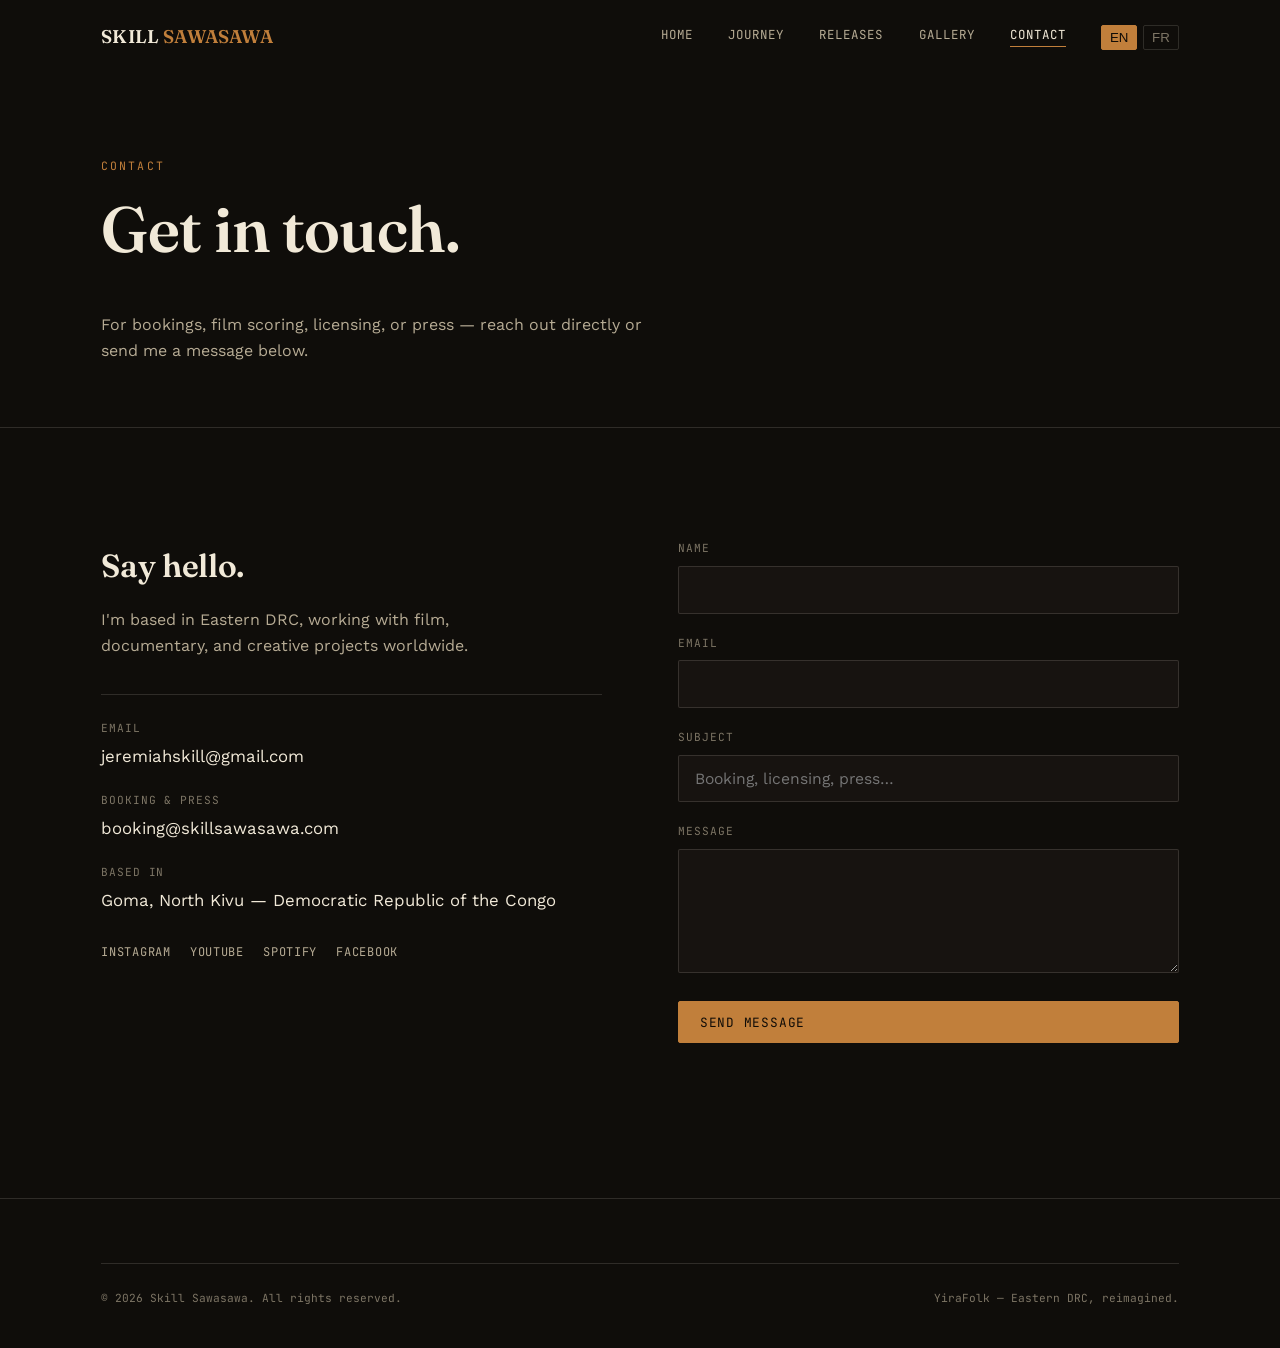
==== contact.html @ 122dacf6 "Initial Commit" ====
<!doctype html>
<html lang="en">
  <head>
    <meta charset="UTF-8" />
    <meta
      name="viewport"
      content="width=device-width, initial-scale=1.0"
    />
    <title>Contact — Skill Sawasawa</title>
    <meta
      name="description"
      content="Get in touch with Skill Sawasawa for bookings, film scoring, and collaborations."
    />

    <link
      rel="preconnect"
      href="https://fonts.googleapis.com"
    />
    <link
      rel="preconnect"
      href="https://fonts.gstatic.com"
      crossorigin
    />
    <link
      href="https://fonts.googleapis.com/css2?family=Fraunces:opsz,wght@9..144,400;9..144,500;9..144,600;9..144,700&family=Work+Sans:wght@300;400;500;600&family=JetBrains+Mono:wght@400;500&display=swap"
      rel="stylesheet"
    />
    <link
      rel="stylesheet"
      href="styles.css"
    />
  </head>
  <body>
    <header class="site-header is-scrolled">
      <div class="container">
        <a
          href="index.html"
          class="brand"
        >
          SKILL
          <span>SAWASAWA</span>
        </a>
        <button
          class="nav-toggle"
          aria-label="Toggle menu"
          aria-expanded="false"
        >
          &#9776;
        </button>
        <ul class="nav-links">
          <li>
            <a
              href="index.html"
              data-i18n="nav.home"
            >
              Home
            </a>
          </li>
          <li>
            <a
              href="index.html#journey"
              data-i18n="nav.journey"
            >
              Journey
            </a>
          </li>
          <li>
            <a
              href="index.html#releases"
              data-i18n="nav.releases"
            >
              Releases
            </a>
          </li>
          <li>
            <a
              href="gallery.html"
              data-i18n="nav.gallery"
            >
              Gallery
            </a>
          </li>
          <li>
            <a
              href="contact.html"
              data-i18n="nav.contact"
            >
              Contact
            </a>
          </li>
          <li class="lang-switch">
            <button
              data-lang="en"
              type="button"
            >
              EN
            </button>
            <button
              data-lang="fr"
              type="button"
            >
              FR
            </button>
          </li>
        </ul>
      </div>
    </header>

    <section class="page-hero">
      <div class="container">
        <span
          class="eyebrow"
          data-i18n="contacthero.eyebrow"
        >
          Contact
        </span>
        <h1 data-i18n="contacthero.title">Get in touch.</h1>
        <p data-i18n="contacthero.desc">
          For bookings, film scoring, licensing, or press — reach out directly
          or send me a message below.
        </p>
      </div>
    </section>

    <section>
      <div class="container contact-grid">
        <div class="contact-info">
          <h2 data-i18n="contact.sayhello">Say hello.</h2>
          <p data-i18n="contact.intro">
            I'm based in Eastern DRC, working with film, documentary, and
            creative projects worldwide.
          </p>

          <dl class="contact-detail">
            <dt data-i18n="contact.label.email">Email</dt>
            <dd>
              <a
                href="mailto:
jeremiahskill@gmail.com"
              >
                jeremiahskill@gmail.com
              </a>
            </dd>

            <dt data-i18n="contact.label.booking">Booking &amp; press</dt>
            <!-- REPLACE with real email or contact person -->
            <dd>
              <a href="mailto:booking@skillsawasawa.com">
                booking@skillsawasawa.com
              </a>
            </dd>

            <dt data-i18n="contact.label.based">Based in</dt>
            <!-- REPLACE with real location if desired -->
            <dd data-i18n="contact.based.value">
              Goma, North Kivu — Democratic Republic of the Congo
            </dd>
          </dl>

          <div class="social-row">
            <!-- REPLACE all with real profile URLs -->
            <a
              href="#"
              target="_blank"
              rel="noopener"
            >
              Instagram
            </a>
            <a
              href="#"
              target="_blank"
              rel="noopener"
            >
              YouTube
            </a>
            <a
              href="#"
              target="_blank"
              rel="noopener"
            >
              Spotify
            </a>
            <a
              href="#"
              target="_blank"
              rel="noopener"
            >
              Facebook
            </a>
          </div>
        </div>

        <form
          class="contact-form"
          data-contact-form
        >
          <!--
        This form currently has no backend — see contact.js for two options
        to wire it up (form service like Formspree, or a custom endpoint).
      -->
          <div class="field">
            <label
              for="name"
              data-i18n="contact.form.name"
            >
              Name
            </label>
            <input
              type="text"
              id="name"
              name="name"
              required
            />
          </div>
          <div class="field">
            <label
              for="email"
              data-i18n="contact.form.email"
            >
              Email
            </label>
            <input
              type="email"
              id="email"
              name="email"
              required
            />
          </div>
          <div class="field">
            <label
              for="subject"
              data-i18n="contact.form.subject"
            >
              Subject
            </label>
            <input
              type="text"
              id="subject"
              name="subject"
              data-i18n-placeholder="contact.form.subject.placeholder"
              placeholder="Booking, licensing, press…"
            />
          </div>
          <div class="field">
            <label
              for="message"
              data-i18n="contact.form.message"
            >
              Message
            </label>
            <textarea
              id="message"
              name="message"
              rows="5"
              required
            ></textarea>
          </div>
          <button
            type="submit"
            class="btn solid"
            data-i18n="contact.form.submit"
          >
            Send message
          </button>
          <p
            class="form-note"
            data-form-status
          ></p>
        </form>
      </div>
    </section>

    <footer class="site-footer">
      <div class="container">
        <div class="footer-bottom">
          <span>
            &copy;
            <span data-year></span>
            Skill Sawasawa. All rights reserved.
          </span>
          <span data-i18n="footer.tagline">
            YiraFolk — Eastern DRC, reimagined.
          </span>
        </div>
      </div>
    </footer>

    <script src="i18n.js"></script>
    <script src="data.js"></script>
    <script src="script.js"></script>
    <script src="contact.js"></script>
  </body>
</html>
---- styles.css ----
/* =========================================================================
   SKILL SAWASAWA — design tokens
   Palette drawn from Eastern DRC landscape + cinema:
   night forest black, laterite-soil ochre, deep foliage green,
   oxblood (resilience / VITAR), bone ink, worn-gold thread.
   ========================================================================= */

:root{
  --bg:        #0f0d0a;   /* night-forest black */
  --bg-alt:    #171310;   /* raised panel */
  --bg-alt-2:  #1e1a14;   /* raised panel, lighter */
  --ink:       #f1e9d8;   /* bone / cream */
  --ink-muted: #b6ab94;   /* muted bone */
  --ink-dim:   #7d7565;   /* captions / metadata */
  --clay:      #c17f3b;   /* laterite soil — primary accent */
  --clay-dim:  #8a5b2b;
  --forest:    #4c5c3f;   /* foliage — secondary */
  --forest-lt: #6c7f59;
  --oxblood:   #7c2c1d;   /* resilience accent — used sparingly (VITAR) */
  --gold:      #c9a24b;   /* thread / signature line */
  --line:      rgba(241,233,216,0.14);

  --display: "Fraunces", "Iowan Old Style", Georgia, serif;
  --body:    "Work Sans", -apple-system, "Helvetica Neue", Arial, sans-serif;
  --mono:    "JetBrains Mono", "SFMono-Regular", Menlo, monospace;

  --container: 1180px;
  --gutter: clamp(1.25rem, 4vw, 3.5rem);
}

*{ box-sizing:border-box; }
html{ scroll-behavior:smooth; }
@media (prefers-reduced-motion: reduce){
  html{ scroll-behavior:auto; }
  *{ animation-duration:0.01ms !important; animation-iteration-count:1 !important; transition-duration:0.01ms !important; }
}

body{
  margin:0;
  background:var(--bg);
  color:var(--ink);
  font-family:var(--body);
  font-size:16px;
  line-height:1.6;
  -webkit-font-smoothing:antialiased;
}

img{ max-width:100%; display:block; }
a{ color:inherit; text-decoration:none; }

h1,h2,h3,h4{
  font-family:var(--display);
  font-weight:600;
  margin:0 0 0.5em;
  letter-spacing:-0.01em;
  color:var(--ink);
}

.eyebrow{
  font-family:var(--mono);
  font-size:0.72rem;
  letter-spacing:0.18em;
  text-transform:uppercase;
  color:var(--clay);
}

.container{
  max-width:var(--container);
  margin:0 auto;
  padding:0 var(--gutter);
}

/* focus visibility ------------------------------------------------------- */
a:focus-visible, button:focus-visible, input:focus-visible, textarea:focus-visible{
  outline:2px solid var(--gold);
  outline-offset:3px;
}

/* buttons ----------------------------------------------------------------*/
.btn{
  display:inline-flex;
  align-items:center;
  gap:0.6em;
  font-family:var(--mono);
  font-size:0.8rem;
  letter-spacing:0.06em;
  text-transform:uppercase;
  padding:0.9em 1.6em;
  border:1px solid var(--clay);
  border-radius:2px;
  color:var(--ink);
  background:transparent;
  cursor:pointer;
  transition:background .25s ease, color .25s ease, border-color .25s ease;
}
.btn:hover{ background:var(--clay); color:#100c07; }
.btn.solid{ background:var(--clay); color:#100c07; }
.btn.solid:hover{ background:var(--gold); border-color:var(--gold); }

/* =========================================================================
   NAV
   ========================================================================= */
.site-header{
  position:fixed;
  top:0; left:0; right:0;
  z-index:100;
  padding:1.4rem 0;
  transition:background .35s ease, padding .35s ease, border-color .35s ease;
  border-bottom:1px solid transparent;
}
.site-header.is-scrolled{
  background:rgba(15,13,10,0.92);
  backdrop-filter:blur(8px);
  padding:0.9rem 0;
  border-bottom:1px solid var(--line);
}
.site-header .container{
  display:flex;
  align-items:center;
  justify-content:space-between;
}
.brand{
  font-family:var(--display);
  font-size:1.15rem;
  font-weight:600;
  letter-spacing:0.01em;
}
.brand span{ color:var(--clay); }

.nav-links{
  display:flex;
  gap:2.2rem;
  list-style:none;
  margin:0; padding:0;
  font-family:var(--mono);
  font-size:0.78rem;
  letter-spacing:0.08em;
  text-transform:uppercase;
}
.nav-links a{
  position:relative;
  color:var(--ink-muted);
  padding-bottom:4px;
}
.nav-links a:hover, .nav-links a.active{ color:var(--ink); }
.nav-links a.active::after{
  content:"";
  position:absolute; left:0; right:0; bottom:0;
  height:1px; background:var(--clay);
}

.nav-toggle{
  display:none;
  background:none; border:0; color:var(--ink);
  font-size:1.4rem; cursor:pointer;
}

/* language switch --------------------------------------------------------*/
.lang-switch{
  display:flex;
  align-items:center;
  gap:0.35rem;
  font-family:var(--mono);
  font-size:0.7rem;
  letter-spacing:0.06em;
}
.lang-switch button{
  background:none;
  border:1px solid var(--line);
  color:var(--ink-dim);
  padding:0.3em 0.6em;
  border-radius:2px;
  cursor:pointer;
  transition:color .2s ease, border-color .2s ease, background .2s ease;
}
.lang-switch button:hover{ color:var(--ink); border-color:var(--clay); }
.lang-switch button.active{
  color:#100c07;
  background:var(--clay);
  border-color:var(--clay);
}
@media (max-width:760px){
  .lang-switch{ order:2; margin-right:0.6rem; }
}

@media (max-width: 760px){
  .nav-toggle{ display:block; }
  .nav-links{
    position:fixed;
    top:0; right:0;
    height:100vh;
    width:min(78vw, 320px);
    background:var(--bg-alt);
    flex-direction:column;
    gap:1.6rem;
    padding:6rem 2rem 2rem;
    transform:translateX(100%);
    transition:transform .35s ease;
    border-left:1px solid var(--line);
  }
  .nav-links.open{ transform:translateX(0); }
}

/* =========================================================================
   HERO
   ========================================================================= */
.hero{
  position:relative;
  min-height:100vh;
  display:flex;
  align-items:flex-end;
  overflow:hidden;
  isolation:isolate;
}
.hero-media{
  position:absolute; inset:0;
  z-index:-2;
}
.hero-media img{
  width:100%; height:100%; object-fit:cover;
  filter:saturate(0.85) brightness(0.55);
}
.hero-media::after{
  content:"";
  position:absolute; inset:0;
  background:linear-gradient(180deg, rgba(15,13,10,0.35) 0%, rgba(15,13,10,0.55) 55%, rgba(15,13,10,0.96) 100%);
}
.hero-thread{
  position:absolute; inset:0;
  z-index:-1;
  opacity:0.55;
  pointer-events:none;
}
.hero-inner{
  padding:0 var(--gutter) 5.5rem;
  width:100%;
}
.hero-eyebrow{
  font-family:var(--mono);
  font-size:0.78rem;
  letter-spacing:0.22em;
  text-transform:uppercase;
  color:var(--gold);
  display:block;
  margin-bottom:1.2rem;
}
.hero h1{
  font-size:clamp(3rem, 9vw, 7.2rem);
  line-height:0.92;
  margin:0 0 0.5rem;
}
.hero h1 em{
  font-style:normal;
  color:var(--clay);
}
.hero-tagline{
  max-width:46ch;
  color:var(--ink-muted);
  font-size:clamp(1rem, 1.6vw, 1.2rem);
  margin-top:1.1rem;
}
.scroll-cue{
  position:absolute;
  bottom:2rem; left:var(--gutter);
  font-family:var(--mono);
  font-size:0.7rem;
  letter-spacing:0.14em;
  text-transform:uppercase;
  color:var(--ink-dim);
  display:flex; align-items:center; gap:0.6rem;
}
.scroll-cue .stem{
  width:1px; height:28px;
  background:var(--ink-dim);
  animation:cue 2.2s ease-in-out infinite;
}
@keyframes cue{
  0%,100%{ transform:scaleY(1); opacity:0.4; }
  50%{ transform:scaleY(0.4); opacity:1; }
}

/* =========================================================================
   SECTION SCAFFOLDING
   ========================================================================= */
section{ padding:7rem 0; position:relative; }
.section-head{
  max-width:640px;
  margin-bottom:3.5rem;
}
.section-head h2{ font-size:clamp(2rem, 4vw, 2.8rem); }
.section-head p{ color:var(--ink-muted); }

.divider{
  border:0; height:1px;
  background:var(--line);
  margin:0;
}

/* =========================================================================
   ABOUT
   ========================================================================= */
.about{
  display:grid;
  grid-template-columns: 0.85fr 1.15fr;
  gap:clamp(2rem, 6vw, 5rem);
  align-items:center;
}
.about-portrait{
  position:relative;
  aspect-ratio:4/5;
  overflow:hidden;
  border-radius:2px;
}
.about-portrait img{ width:100%; height:100%; object-fit:cover; }
.about-portrait::before{
  content:"";
  position:absolute; inset:0;
  border:1px solid var(--line);
  pointer-events:none;
}
.about-copy p{ color:var(--ink-muted); font-size:1.05rem; }
.about-copy p:first-of-type{ color:var(--ink); font-size:1.2rem; font-family:var(--display); }
.about-stats{
  display:flex;
  gap:2.5rem;
  margin-top:2.2rem;
  padding-top:1.8rem;
  border-top:1px solid var(--line);
}
.about-stats div strong{
  display:block;
  font-family:var(--display);
  font-size:1.8rem;
  color:var(--clay);
}
.about-stats div span{
  font-family:var(--mono);
  font-size:0.7rem;
  letter-spacing:0.08em;
  text-transform:uppercase;
  color:var(--ink-dim);
}

@media (max-width: 820px){
  .about{ grid-template-columns:1fr; }
  .about-portrait{ max-width:340px; }
}

/* =========================================================================
   TIMELINE ("The Journey")
   ========================================================================= */
.timeline{
  position:relative;
  max-width:820px;
}
.timeline::before{
  content:"";
  position:absolute;
  left:88px;
  top:6px; bottom:6px;
  width:1px;
  background:linear-gradient(180deg, var(--gold), var(--forest) 60%, transparent);
}
.timeline-item{
  position:relative;
  display:grid;
  grid-template-columns:88px 1fr;
  gap:2rem;
  padding-bottom:3.4rem;
  opacity:0;
  transform:translateY(18px);
  transition:opacity .7s ease, transform .7s ease;
}
.timeline-item.in-view{ opacity:1; transform:translateY(0); }
.timeline-item:last-child{ padding-bottom:0; }
.timeline-year{
  font-family:var(--mono);
  font-size:0.95rem;
  color:var(--gold);
  padding-top:0.15rem;
  text-align:right;
}
.timeline-item::after{
  content:"";
  position:absolute;
  left:83px; top:0.35rem;
  width:11px; height:11px;
  border-radius:50%;
  background:var(--bg);
  border:2px solid var(--clay);
}
.timeline-body h3{
  font-size:1.15rem;
  margin-bottom:0.4rem;
}
.timeline-body p{
  color:var(--ink-muted);
  margin:0;
  max-width:56ch;
}
.timeline-tags{
  display:flex; flex-wrap:wrap; gap:0.5rem;
  margin-top:0.8rem;
}
.timeline-tags span{
  font-family:var(--mono);
  font-size:0.65rem;
  letter-spacing:0.06em;
  text-transform:uppercase;
  color:var(--ink-dim);
  border:1px solid var(--line);
  padding:0.25em 0.6em;
  border-radius:2px;
}

@media (max-width:600px){
  .timeline::before{ left:44px; }
  .timeline-item{ grid-template-columns:44px 1fr; gap:1rem; }
  .timeline-item::after{ left:39px; }
  .timeline-year{ font-size:0.72rem; text-align:left; }
}

.journey-note{
  max-width:820px;
  margin-top:2.5rem;
  padding:1.5rem 1.75rem;
  border-left:2px solid var(--gold);
  background:var(--bg-alt);
  color:var(--ink-muted);
  font-size:0.98rem;
}

/* =========================================================================
   RELEASES (Spotify cards)
   ========================================================================= */
.releases-grid{
  display:grid;
  grid-template-columns:repeat(auto-fit, minmax(320px, 1fr));
  gap:1.75rem;
}
.release-card{
  background:var(--bg-alt);
  border:1px solid var(--line);
  border-radius:4px;
  padding:1.4rem 1.4rem 1.6rem;
}
.release-card .release-meta{
  display:flex;
  justify-content:space-between;
  align-items:baseline;
  margin-bottom:1rem;
}
.release-card h3{ font-size:1.15rem; margin:0; }
.release-card .release-year{
  font-family:var(--mono);
  font-size:0.75rem;
  color:var(--clay);
}
.release-card .release-note{
  color:var(--ink-muted);
  font-size:0.92rem;
  margin:0.9rem 0 0;
}
.spotify-embed-wrap{
  border-radius:6px;
  overflow:hidden;
  background:#101010;
}
.spotify-embed-wrap iframe{
  display:block;
  width:100%;
  border:0;
}

/* =========================================================================
   VIDEO INTERVIEW — 100vh
   ========================================================================= */
.video-section{
  position:relative;
  height:100vh;
  padding:0;
  background:#000;
}
.video-frame-wrap{
  position:relative;
  width:100%; height:100%;
  overflow:hidden;
}
.video-frame-wrap iframe{
  position:absolute;
  top:50%; left:50%;
  width:100vw; height:56.25vw;     /* keep 16:9 filling viewport */
  min-height:100vh; min-width:177.78vh; /* 100vh * 16/9 */
  transform:translate(-50%, -50%);
  border:0;
  pointer-events:none; /* purely ambient/autoplay showcase, not interactive controls */
}
.video-caption{
  position:absolute;
  left:0; right:0; bottom:0;
  padding:2.4rem var(--gutter);
  background:linear-gradient(0deg, rgba(0,0,0,0.85), transparent);
  display:flex;
  justify-content:space-between;
  align-items:flex-end;
  gap:1rem;
  flex-wrap:wrap;
}
.video-caption h2{ font-size:clamp(1.4rem, 3vw, 2rem); margin:0; color:var(--ink); }
.video-caption p{ margin:0.3rem 0 0; color:var(--ink-muted); }
.video-caption .btn{ flex-shrink:0; }

/* =========================================================================
   FOOTER / CONTACT CTA
   ========================================================================= */
.site-footer{
  padding:4rem 0 2.5rem;
  border-top:1px solid var(--line);
}
.footer-top{
  display:flex;
  justify-content:space-between;
  align-items:flex-end;
  gap:2rem;
  flex-wrap:wrap;
  margin-bottom:3rem;
}
.footer-top h2{
  font-size:clamp(2rem, 5vw, 3.4rem);
  max-width:14ch;
}
.footer-links{
  display:flex; gap:2rem; flex-wrap:wrap;
  list-style:none; margin:0; padding:0;
  font-family:var(--mono);
  font-size:0.75rem;
  letter-spacing:0.06em;
  text-transform:uppercase;
  color:var(--ink-muted);
}
.footer-links a:hover{ color:var(--clay); }
.footer-bottom{
  display:flex; justify-content:space-between; flex-wrap:wrap; gap:1rem;
  font-family:var(--mono);
  font-size:0.7rem;
  color:var(--ink-dim);
  padding-top:1.6rem;
  border-top:1px solid var(--line);
}

/* =========================================================================
   GALLERY PAGE
   ========================================================================= */
.page-hero{
  padding:9.5rem 0 3rem;
  border-bottom:1px solid var(--line);
}
.page-hero h1{ font-size:clamp(2.4rem, 6vw, 4rem); }
.page-hero p{ color:var(--ink-muted); max-width:56ch; }

.gallery-grid{
  display:grid;
  grid-template-columns:repeat(3, 1fr);
  gap:1.1rem;
}
.gallery-item{
  position:relative;
  overflow:hidden;
  border-radius:2px;
  background:var(--bg-alt);
  opacity:0;
  animation:fadeIn .6s ease forwards;
}
.gallery-item:nth-child(3n+1){ aspect-ratio:4/5; }
.gallery-item:nth-child(3n+2){ aspect-ratio:1/1; }
.gallery-item:nth-child(3n){ aspect-ratio:4/5; }
.gallery-item img{
  width:100%; height:100%; object-fit:cover;
  transition:transform .6s ease;
}
.gallery-item:hover img{ transform:scale(1.05); }
.gallery-caption{
  position:absolute; left:0; right:0; bottom:0;
  padding:1rem;
  background:linear-gradient(0deg, rgba(0,0,0,0.82), transparent);
  font-family:var(--mono);
  font-size:0.72rem;
  letter-spacing:0.03em;
  color:var(--ink);
  opacity:0;
  transition:opacity .3s ease;
}
.gallery-item:hover .gallery-caption{ opacity:1; }

@keyframes fadeIn{ from{ opacity:0; transform:translateY(10px);} to{ opacity:1; transform:translateY(0);} }

.gallery-load-more{
  display:flex;
  justify-content:center;
  margin-top:3rem;
}
.gallery-empty-note{
  font-family:var(--mono);
  font-size:0.8rem;
  color:var(--ink-dim);
  text-align:center;
  margin-top:2rem;
}

@media (max-width:900px){
  .gallery-grid{ grid-template-columns:repeat(2, 1fr); }
}
@media (max-width:560px){
  .gallery-grid{ grid-template-columns:1fr; }
  .gallery-item:nth-child(n){ aspect-ratio:4/3; }
}

/* =========================================================================
   CONTACT PAGE
   ========================================================================= */
.contact-grid{
  display:grid;
  grid-template-columns:1fr 1fr;
  gap:clamp(2rem, 6vw, 5rem);
}
.contact-info h2{ font-size:2rem; }
.contact-info p{ color:var(--ink-muted); max-width:42ch; }
.contact-detail{
  margin-top:2.2rem;
  padding-top:1.6rem;
  border-top:1px solid var(--line);
}
.contact-detail dt{
  font-family:var(--mono);
  font-size:0.7rem;
  letter-spacing:0.08em;
  text-transform:uppercase;
  color:var(--ink-dim);
  margin-bottom:0.3rem;
}
.contact-detail dd{
  margin:0 0 1.4rem;
  font-size:1.05rem;
}
.contact-detail dd a:hover{ color:var(--clay); }

.social-row{
  display:flex; gap:1.2rem; margin-top:1.8rem;
  font-family:var(--mono);
  font-size:0.75rem;
  text-transform:uppercase;
  letter-spacing:0.06em;
}
.social-row a{
  color:var(--ink-muted);
  border-bottom:1px solid transparent;
}
.social-row a:hover{ color:var(--clay); border-color:var(--clay); }

.contact-form{
  display:flex;
  flex-direction:column;
  gap:1.3rem;
}
.field label{
  display:block;
  font-family:var(--mono);
  font-size:0.7rem;
  letter-spacing:0.08em;
  text-transform:uppercase;
  color:var(--ink-dim);
  margin-bottom:0.5rem;
}
.field input, .field textarea{
  width:100%;
  background:var(--bg-alt);
  border:1px solid var(--line);
  border-radius:2px;
  padding:0.85em 1em;
  color:var(--ink);
  font-family:var(--body);
  font-size:0.98rem;
  resize:vertical;
}
.field input:focus, .field textarea:focus{
  border-color:var(--clay);
  outline:none;
}
.form-note{
  font-family:var(--mono);
  font-size:0.7rem;
  color:var(--ink-dim);
}

@media (max-width:820px){
  .contact-grid{ grid-template-columns:1fr; }
}
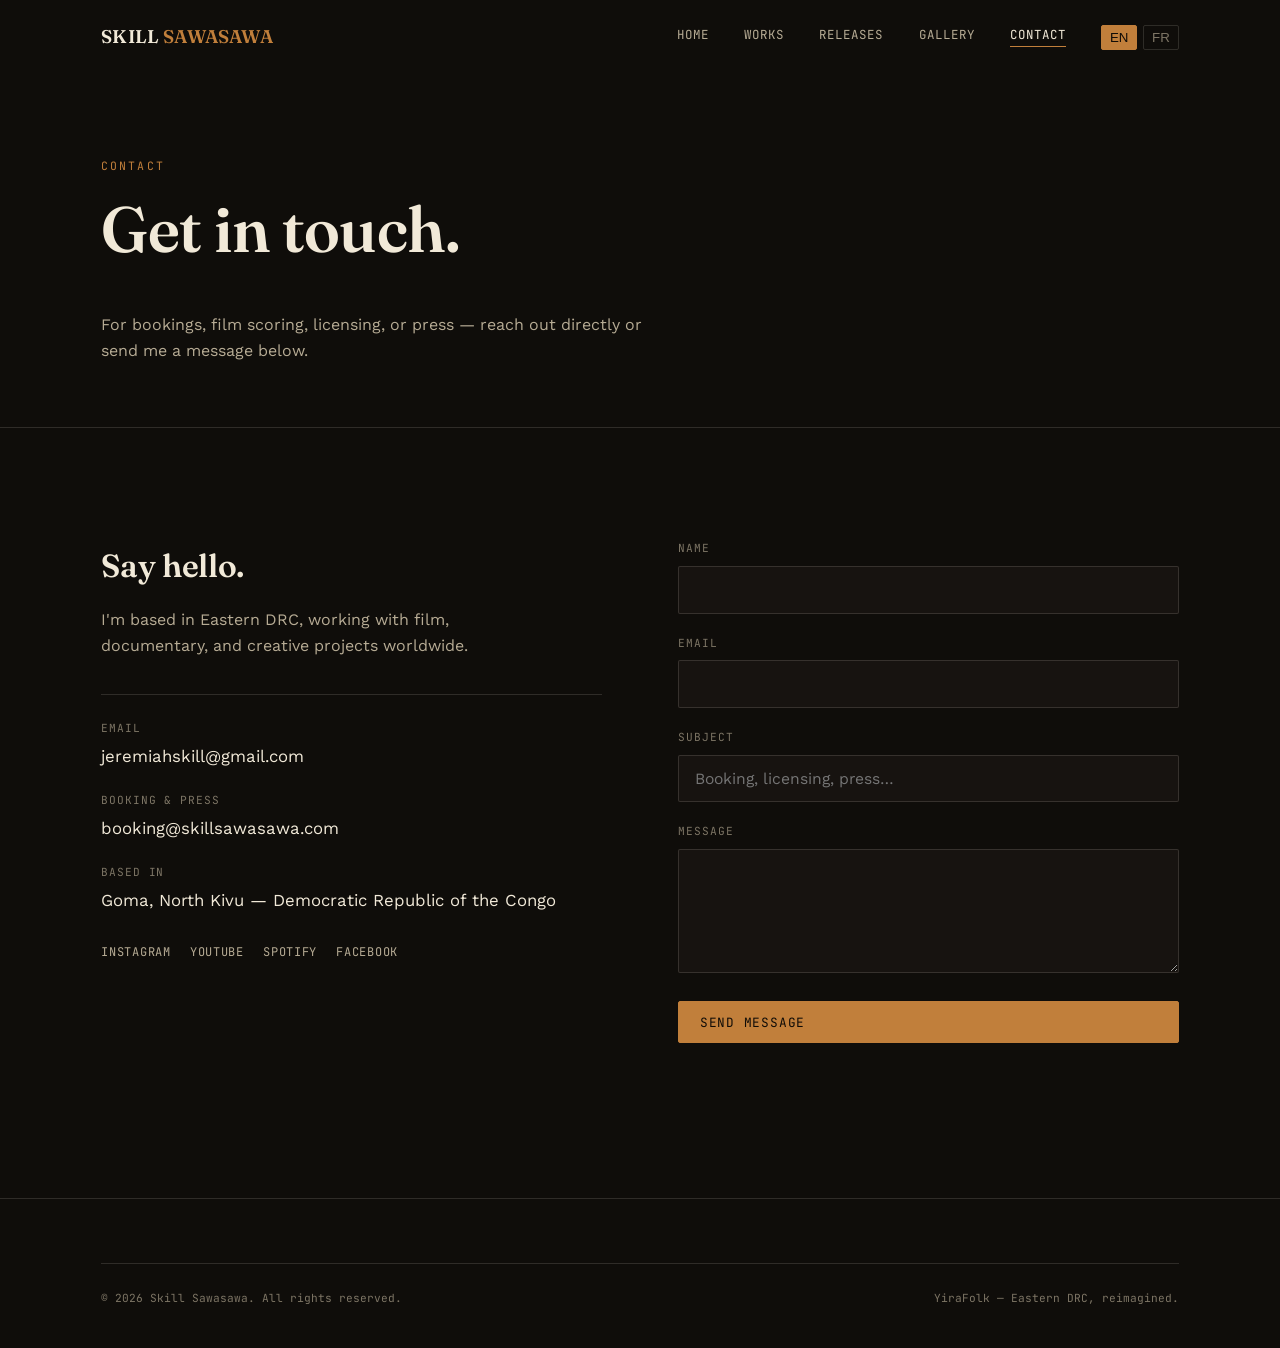
==== commit 3c9b0073: "adds Selected Works section" ====
--- a/contact.html
+++ b/contact.html
@@ -58,10 +58,10 @@
           </li>
           <li>
             <a
-              href="index.html#journey"
-              data-i18n="nav.journey"
-            >
-              Journey
+              href="index.html#works"
+              data-i18n="nav.works"
+            >
+              Works
             </a>
           </li>
           <li>
@@ -160,28 +160,28 @@
           <div class="social-row">
             <!-- REPLACE all with real profile URLs -->
             <a
-              href="#"
+              href="https://www.instagram.com/skillsawa2"
               target="_blank"
               rel="noopener"
             >
               Instagram
             </a>
             <a
-              href="#"
+              href="https://www.youtube.com/@Skillsawa"
               target="_blank"
               rel="noopener"
             >
               YouTube
             </a>
             <a
-              href="#"
+              href="https://open.spotify.com/artist/1hZqcgE8cB8fwOdOrqfgVv"
               target="_blank"
               rel="noopener"
             >
               Spotify
             </a>
             <a
-              href="#"
+              href="https://www.facebook.com/jeremiah.gonly"
               target="_blank"
               rel="noopener"
             >
--- a/styles.css
+++ b/styles.css
@@ -5,693 +5,1147 @@
    oxblood (resilience / VITAR), bone ink, worn-gold thread.
    ========================================================================= */
 
-:root{
-  --bg:        #0f0d0a;   /* night-forest black */
-  --bg-alt:    #171310;   /* raised panel */
-  --bg-alt-2:  #1e1a14;   /* raised panel, lighter */
-  --ink:       #f1e9d8;   /* bone / cream */
-  --ink-muted: #b6ab94;   /* muted bone */
-  --ink-dim:   #7d7565;   /* captions / metadata */
-  --clay:      #c17f3b;   /* laterite soil — primary accent */
-  --clay-dim:  #8a5b2b;
-  --forest:    #4c5c3f;   /* foliage — secondary */
+:root {
+  --bg: #0f0d0a; /* night-forest black */
+  --bg-alt: #171310; /* raised panel */
+  --bg-alt-2: #1e1a14; /* raised panel, lighter */
+  --ink: #f1e9d8; /* bone / cream */
+  --ink-muted: #b6ab94; /* muted bone */
+  --ink-dim: #7d7565; /* captions / metadata */
+  --clay: #c17f3b; /* laterite soil — primary accent */
+  --clay-dim: #8a5b2b;
+  --forest: #4c5c3f; /* foliage — secondary */
   --forest-lt: #6c7f59;
-  --oxblood:   #7c2c1d;   /* resilience accent — used sparingly (VITAR) */
-  --gold:      #c9a24b;   /* thread / signature line */
-  --line:      rgba(241,233,216,0.14);
+  --oxblood: #7c2c1d; /* resilience accent — used sparingly (VITAR) */
+  --gold: #c9a24b; /* thread / signature line */
+  --line: rgba(241, 233, 216, 0.14);
 
   --display: "Fraunces", "Iowan Old Style", Georgia, serif;
-  --body:    "Work Sans", -apple-system, "Helvetica Neue", Arial, sans-serif;
-  --mono:    "JetBrains Mono", "SFMono-Regular", Menlo, monospace;
+  --body: "Work Sans", -apple-system, "Helvetica Neue", Arial, sans-serif;
+  --mono: "JetBrains Mono", "SFMono-Regular", Menlo, monospace;
 
   --container: 1180px;
   --gutter: clamp(1.25rem, 4vw, 3.5rem);
 }
 
-*{ box-sizing:border-box; }
-html{ scroll-behavior:smooth; }
-@media (prefers-reduced-motion: reduce){
-  html{ scroll-behavior:auto; }
-  *{ animation-duration:0.01ms !important; animation-iteration-count:1 !important; transition-duration:0.01ms !important; }
-}
-
-body{
-  margin:0;
-  background:var(--bg);
-  color:var(--ink);
-  font-family:var(--body);
-  font-size:16px;
-  line-height:1.6;
-  -webkit-font-smoothing:antialiased;
-}
-
-img{ max-width:100%; display:block; }
-a{ color:inherit; text-decoration:none; }
-
-h1,h2,h3,h4{
-  font-family:var(--display);
-  font-weight:600;
-  margin:0 0 0.5em;
-  letter-spacing:-0.01em;
-  color:var(--ink);
-}
-
-.eyebrow{
-  font-family:var(--mono);
-  font-size:0.72rem;
-  letter-spacing:0.18em;
-  text-transform:uppercase;
-  color:var(--clay);
-}
-
-.container{
-  max-width:var(--container);
-  margin:0 auto;
-  padding:0 var(--gutter);
+* {
+  box-sizing: border-box;
+}
+html {
+  scroll-behavior: smooth;
+}
+@media (prefers-reduced-motion: reduce) {
+  html {
+    scroll-behavior: auto;
+  }
+  * {
+    animation-duration: 0.01ms !important;
+    animation-iteration-count: 1 !important;
+    transition-duration: 0.01ms !important;
+  }
+}
+
+body {
+  margin: 0;
+  background: var(--bg);
+  color: var(--ink);
+  font-family: var(--body);
+  font-size: 16px;
+  line-height: 1.6;
+  -webkit-font-smoothing: antialiased;
+}
+
+img {
+  max-width: 100%;
+  display: block;
+}
+a {
+  color: inherit;
+  text-decoration: none;
+}
+
+h1,
+h2,
+h3,
+h4 {
+  font-family: var(--display);
+  font-weight: 600;
+  margin: 0 0 0.5em;
+  letter-spacing: -0.01em;
+  color: var(--ink);
+}
+
+.eyebrow {
+  font-family: var(--mono);
+  font-size: 0.72rem;
+  letter-spacing: 0.18em;
+  text-transform: uppercase;
+  color: var(--clay);
+}
+
+.container {
+  max-width: var(--container);
+  margin: 0 auto;
+  padding: 0 var(--gutter);
 }
 
 /* focus visibility ------------------------------------------------------- */
-a:focus-visible, button:focus-visible, input:focus-visible, textarea:focus-visible{
-  outline:2px solid var(--gold);
-  outline-offset:3px;
+a:focus-visible,
+button:focus-visible,
+input:focus-visible,
+textarea:focus-visible {
+  outline: 2px solid var(--gold);
+  outline-offset: 3px;
 }
 
 /* buttons ----------------------------------------------------------------*/
-.btn{
-  display:inline-flex;
-  align-items:center;
-  gap:0.6em;
-  font-family:var(--mono);
-  font-size:0.8rem;
-  letter-spacing:0.06em;
-  text-transform:uppercase;
-  padding:0.9em 1.6em;
-  border:1px solid var(--clay);
-  border-radius:2px;
-  color:var(--ink);
-  background:transparent;
-  cursor:pointer;
-  transition:background .25s ease, color .25s ease, border-color .25s ease;
-}
-.btn:hover{ background:var(--clay); color:#100c07; }
-.btn.solid{ background:var(--clay); color:#100c07; }
-.btn.solid:hover{ background:var(--gold); border-color:var(--gold); }
+.btn {
+  display: inline-flex;
+  align-items: center;
+  gap: 0.6em;
+  font-family: var(--mono);
+  font-size: 0.8rem;
+  letter-spacing: 0.06em;
+  text-transform: uppercase;
+  padding: 0.9em 1.6em;
+  border: 1px solid var(--clay);
+  border-radius: 2px;
+  color: var(--ink);
+  background: transparent;
+  cursor: pointer;
+  transition:
+    background 0.25s ease,
+    color 0.25s ease,
+    border-color 0.25s ease;
+}
+.btn:hover {
+  background: var(--clay);
+  color: #100c07;
+}
+.btn.solid {
+  background: var(--clay);
+  color: #100c07;
+}
+.btn.solid:hover {
+  background: var(--gold);
+  border-color: var(--gold);
+}
 
 /* =========================================================================
    NAV
    ========================================================================= */
-.site-header{
-  position:fixed;
-  top:0; left:0; right:0;
-  z-index:100;
-  padding:1.4rem 0;
-  transition:background .35s ease, padding .35s ease, border-color .35s ease;
-  border-bottom:1px solid transparent;
-}
-.site-header.is-scrolled{
-  background:rgba(15,13,10,0.92);
-  backdrop-filter:blur(8px);
-  padding:0.9rem 0;
-  border-bottom:1px solid var(--line);
-}
-.site-header .container{
-  display:flex;
-  align-items:center;
-  justify-content:space-between;
-}
-.brand{
-  font-family:var(--display);
-  font-size:1.15rem;
-  font-weight:600;
-  letter-spacing:0.01em;
-}
-.brand span{ color:var(--clay); }
-
-.nav-links{
-  display:flex;
-  gap:2.2rem;
-  list-style:none;
-  margin:0; padding:0;
-  font-family:var(--mono);
-  font-size:0.78rem;
-  letter-spacing:0.08em;
-  text-transform:uppercase;
-}
-.nav-links a{
-  position:relative;
-  color:var(--ink-muted);
-  padding-bottom:4px;
-}
-.nav-links a:hover, .nav-links a.active{ color:var(--ink); }
-.nav-links a.active::after{
-  content:"";
-  position:absolute; left:0; right:0; bottom:0;
-  height:1px; background:var(--clay);
-}
-
-.nav-toggle{
-  display:none;
-  background:none; border:0; color:var(--ink);
-  font-size:1.4rem; cursor:pointer;
+.site-header {
+  position: fixed;
+  top: 0;
+  left: 0;
+  right: 0;
+  z-index: 100;
+  padding: 1.4rem 0;
+  transition:
+    background 0.35s ease,
+    padding 0.35s ease,
+    border-color 0.35s ease;
+  border-bottom: 1px solid transparent;
+}
+.site-header.is-scrolled {
+  background: rgba(15, 13, 10, 0.92);
+  backdrop-filter: blur(8px);
+  padding: 0.9rem 0;
+  border-bottom: 1px solid var(--line);
+}
+.site-header .container {
+  display: flex;
+  align-items: center;
+  justify-content: space-between;
+}
+.brand {
+  font-family: var(--display);
+  font-size: 1.15rem;
+  font-weight: 600;
+  letter-spacing: 0.01em;
+}
+.brand span {
+  color: var(--clay);
+}
+
+.nav-links {
+  display: flex;
+  gap: 2.2rem;
+  list-style: none;
+  margin: 0;
+  padding: 0;
+  font-family: var(--mono);
+  font-size: 0.78rem;
+  letter-spacing: 0.08em;
+  text-transform: uppercase;
+}
+.nav-links a {
+  position: relative;
+  color: var(--ink-muted);
+  padding-bottom: 4px;
+}
+.nav-links a:hover,
+.nav-links a.active {
+  color: var(--ink);
+}
+.nav-links a.active::after {
+  content: "";
+  position: absolute;
+  left: 0;
+  right: 0;
+  bottom: 0;
+  height: 1px;
+  background: var(--clay);
+}
+
+.nav-toggle {
+  display: none;
+  background: none;
+  border: 0;
+  color: var(--ink);
+  font-size: 1.4rem;
+  cursor: pointer;
 }
 
 /* language switch --------------------------------------------------------*/
-.lang-switch{
-  display:flex;
-  align-items:center;
-  gap:0.35rem;
-  font-family:var(--mono);
-  font-size:0.7rem;
-  letter-spacing:0.06em;
-}
-.lang-switch button{
-  background:none;
-  border:1px solid var(--line);
-  color:var(--ink-dim);
-  padding:0.3em 0.6em;
-  border-radius:2px;
-  cursor:pointer;
-  transition:color .2s ease, border-color .2s ease, background .2s ease;
-}
-.lang-switch button:hover{ color:var(--ink); border-color:var(--clay); }
-.lang-switch button.active{
-  color:#100c07;
-  background:var(--clay);
-  border-color:var(--clay);
-}
-@media (max-width:760px){
-  .lang-switch{ order:2; margin-right:0.6rem; }
-}
-
-@media (max-width: 760px){
-  .nav-toggle{ display:block; }
-  .nav-links{
-    position:fixed;
-    top:0; right:0;
-    height:100vh;
-    width:min(78vw, 320px);
-    background:var(--bg-alt);
-    flex-direction:column;
-    gap:1.6rem;
-    padding:6rem 2rem 2rem;
-    transform:translateX(100%);
-    transition:transform .35s ease;
-    border-left:1px solid var(--line);
-  }
-  .nav-links.open{ transform:translateX(0); }
+.lang-switch {
+  display: flex;
+  align-items: center;
+  gap: 0.35rem;
+  font-family: var(--mono);
+  font-size: 0.7rem;
+  letter-spacing: 0.06em;
+}
+.lang-switch button {
+  background: none;
+  border: 1px solid var(--line);
+  color: var(--ink-dim);
+  padding: 0.3em 0.6em;
+  border-radius: 2px;
+  cursor: pointer;
+  transition:
+    color 0.2s ease,
+    border-color 0.2s ease,
+    background 0.2s ease;
+}
+.lang-switch button:hover {
+  color: var(--ink);
+  border-color: var(--clay);
+}
+.lang-switch button.active {
+  color: #100c07;
+  background: var(--clay);
+  border-color: var(--clay);
+}
+@media (max-width: 760px) {
+  .lang-switch {
+    order: 2;
+    margin-right: 0.6rem;
+  }
+}
+
+@media (max-width: 760px) {
+  .nav-toggle {
+    display: block;
+  }
+  .nav-links {
+    position: fixed;
+    top: 0;
+    right: 0;
+    height: 100vh;
+    width: min(78vw, 320px);
+    background: var(--bg-alt);
+    flex-direction: column;
+    gap: 1.6rem;
+    padding: 6rem 2rem 2rem;
+    transform: translateX(100%);
+    transition: transform 0.35s ease;
+    border-left: 1px solid var(--line);
+  }
+  .nav-links.open {
+    transform: translateX(0);
+  }
 }
 
 /* =========================================================================
    HERO
    ========================================================================= */
-.hero{
-  position:relative;
-  min-height:100vh;
-  display:flex;
-  align-items:flex-end;
-  overflow:hidden;
-  isolation:isolate;
-}
-.hero-media{
-  position:absolute; inset:0;
-  z-index:-2;
-}
-.hero-media img{
-  width:100%; height:100%; object-fit:cover;
-  filter:saturate(0.85) brightness(0.55);
-}
-.hero-media::after{
-  content:"";
-  position:absolute; inset:0;
-  background:linear-gradient(180deg, rgba(15,13,10,0.35) 0%, rgba(15,13,10,0.55) 55%, rgba(15,13,10,0.96) 100%);
-}
-.hero-thread{
-  position:absolute; inset:0;
-  z-index:-1;
-  opacity:0.55;
-  pointer-events:none;
-}
-.hero-inner{
-  padding:0 var(--gutter) 5.5rem;
-  width:100%;
-}
-.hero-eyebrow{
-  font-family:var(--mono);
-  font-size:0.78rem;
-  letter-spacing:0.22em;
-  text-transform:uppercase;
-  color:var(--gold);
-  display:block;
-  margin-bottom:1.2rem;
-}
-.hero h1{
-  font-size:clamp(3rem, 9vw, 7.2rem);
-  line-height:0.92;
-  margin:0 0 0.5rem;
-}
-.hero h1 em{
-  font-style:normal;
-  color:var(--clay);
-}
-.hero-tagline{
-  max-width:46ch;
-  color:var(--ink-muted);
-  font-size:clamp(1rem, 1.6vw, 1.2rem);
-  margin-top:1.1rem;
-}
-.scroll-cue{
-  position:absolute;
-  bottom:2rem; left:var(--gutter);
-  font-family:var(--mono);
-  font-size:0.7rem;
-  letter-spacing:0.14em;
-  text-transform:uppercase;
-  color:var(--ink-dim);
-  display:flex; align-items:center; gap:0.6rem;
-}
-.scroll-cue .stem{
-  width:1px; height:28px;
-  background:var(--ink-dim);
-  animation:cue 2.2s ease-in-out infinite;
-}
-@keyframes cue{
-  0%,100%{ transform:scaleY(1); opacity:0.4; }
-  50%{ transform:scaleY(0.4); opacity:1; }
+.hero {
+  position: relative;
+  min-height: 100vh;
+  display: flex;
+  align-items: flex-end;
+  overflow: hidden;
+  isolation: isolate;
+}
+.hero-media {
+  position: absolute;
+  inset: 0;
+  z-index: -2;
+}
+.hero-media img {
+  width: 100%;
+  height: 100%;
+  object-fit: cover;
+  filter: saturate(0.85) brightness(0.55);
+}
+.hero-media::after {
+  content: "";
+  position: absolute;
+  inset: 0;
+  background: linear-gradient(
+    180deg,
+    rgba(15, 13, 10, 0.35) 0%,
+    rgba(15, 13, 10, 0.55) 55%,
+    rgba(15, 13, 10, 0.96) 100%
+  );
+}
+.hero-thread {
+  position: absolute;
+  inset: 0;
+  z-index: -1;
+  opacity: 0.55;
+  pointer-events: none;
+}
+.hero-inner {
+  padding: 0 var(--gutter) 5.5rem;
+  width: 100%;
+}
+.hero-eyebrow {
+  font-family: var(--mono);
+  font-size: 0.78rem;
+  letter-spacing: 0.22em;
+  text-transform: uppercase;
+  color: var(--gold);
+  display: block;
+  margin-bottom: 1.2rem;
+}
+.hero h1 {
+  font-size: clamp(3rem, 9vw, 7.2rem);
+  line-height: 0.92;
+  margin: 0 0 0.5rem;
+}
+.hero h1 em {
+  font-style: normal;
+  color: var(--clay);
+}
+.hero-tagline {
+  max-width: 46ch;
+  color: var(--ink-muted);
+  font-size: clamp(1rem, 1.6vw, 1.2rem);
+  margin-top: 1.1rem;
+}
+.scroll-cue {
+  position: absolute;
+  bottom: 2rem;
+  left: var(--gutter);
+  font-family: var(--mono);
+  font-size: 0.7rem;
+  letter-spacing: 0.14em;
+  text-transform: uppercase;
+  color: var(--ink-dim);
+  display: flex;
+  align-items: center;
+  gap: 0.6rem;
+}
+.scroll-cue .stem {
+  width: 1px;
+  height: 28px;
+  background: var(--ink-dim);
+  animation: cue 2.2s ease-in-out infinite;
+}
+@keyframes cue {
+  0%,
+  100% {
+    transform: scaleY(1);
+    opacity: 0.4;
+  }
+  50% {
+    transform: scaleY(0.4);
+    opacity: 1;
+  }
 }
 
 /* =========================================================================
    SECTION SCAFFOLDING
    ========================================================================= */
-section{ padding:7rem 0; position:relative; }
-.section-head{
-  max-width:640px;
-  margin-bottom:3.5rem;
-}
-.section-head h2{ font-size:clamp(2rem, 4vw, 2.8rem); }
-.section-head p{ color:var(--ink-muted); }
-
-.divider{
-  border:0; height:1px;
-  background:var(--line);
-  margin:0;
+section {
+  padding: 7rem 0;
+  position: relative;
+}
+.section-head {
+  max-width: 640px;
+  margin-bottom: 3.5rem;
+}
+.section-head h2 {
+  font-size: clamp(2rem, 4vw, 2.8rem);
+}
+.section-head p {
+  color: var(--ink-muted);
+}
+
+.section-intro {
+  font-family: var(--display);
+  font-size: clamp(1.05rem, 1.8vw, 1.25rem);
+  line-height: 1.55;
+  color: var(--ink-muted);
+  max-width: 58ch;
+  margin: 0;
+}
+
+.divider {
+  border: 0;
+  height: 1px;
+  background: var(--line);
+  margin: 0;
 }
 
 /* =========================================================================
    ABOUT
    ========================================================================= */
-.about{
-  display:grid;
+.about {
+  display: grid;
   grid-template-columns: 0.85fr 1.15fr;
-  gap:clamp(2rem, 6vw, 5rem);
-  align-items:center;
-}
-.about-portrait{
-  position:relative;
-  aspect-ratio:4/5;
-  overflow:hidden;
-  border-radius:2px;
-}
-.about-portrait img{ width:100%; height:100%; object-fit:cover; }
-.about-portrait::before{
-  content:"";
-  position:absolute; inset:0;
-  border:1px solid var(--line);
-  pointer-events:none;
-}
-.about-copy p{ color:var(--ink-muted); font-size:1.05rem; }
-.about-copy p:first-of-type{ color:var(--ink); font-size:1.2rem; font-family:var(--display); }
-.about-stats{
-  display:flex;
-  gap:2.5rem;
-  margin-top:2.2rem;
-  padding-top:1.8rem;
-  border-top:1px solid var(--line);
-}
-.about-stats div strong{
-  display:block;
-  font-family:var(--display);
-  font-size:1.8rem;
-  color:var(--clay);
-}
-.about-stats div span{
-  font-family:var(--mono);
-  font-size:0.7rem;
-  letter-spacing:0.08em;
-  text-transform:uppercase;
-  color:var(--ink-dim);
-}
-
-@media (max-width: 820px){
-  .about{ grid-template-columns:1fr; }
-  .about-portrait{ max-width:340px; }
+  gap: clamp(2rem, 6vw, 5rem);
+  align-items: center;
+}
+.about-portrait {
+  position: relative;
+  aspect-ratio: 4/5;
+  overflow: hidden;
+  border-radius: 2px;
+}
+.about-portrait img {
+  width: 100%;
+  height: 100%;
+  object-fit: cover;
+}
+.about-portrait::before {
+  content: "";
+  position: absolute;
+  inset: 0;
+  border: 1px solid var(--line);
+  pointer-events: none;
+}
+.about-copy p {
+  color: var(--ink-muted);
+  font-size: 1.05rem;
+}
+.about-copy p:first-of-type {
+  color: var(--ink);
+  font-size: 1.2rem;
+  font-family: var(--display);
+}
+.about-stats {
+  display: flex;
+  gap: 2.5rem;
+  margin-top: 2.2rem;
+  padding-top: 1.8rem;
+  border-top: 1px solid var(--line);
+}
+.about-stats div strong {
+  display: block;
+  font-family: var(--display);
+  font-size: 1.8rem;
+  color: var(--clay);
+}
+.about-stats div span {
+  font-family: var(--mono);
+  font-size: 0.7rem;
+  letter-spacing: 0.08em;
+  text-transform: uppercase;
+  color: var(--ink-dim);
+}
+
+@media (max-width: 820px) {
+  .about {
+    grid-template-columns: 1fr;
+  }
+  .about-portrait {
+    max-width: 340px;
+  }
+}
+
+/* =========================================================================
+   SELECTED WORKS & FILM CREDITS
+   ========================================================================= */
+.works-list {
+  display: flex;
+  flex-direction: column;
+  gap: 2rem;
+}
+
+.work-card {
+  display: grid;
+  grid-template-columns: 240px 1fr; /* cover left, content right */
+  gap: clamp(1.5rem, 4vw, 3rem);
+  align-items: start;
+  background: var(--bg-alt);
+  border: 1px solid var(--line);
+  border-radius: 4px;
+  padding: 1.5rem;
+}
+
+.work-cover {
+  aspect-ratio: 2 / 3;
+  overflow: hidden;
+  border-radius: 2px;
+  background: var(--bg-alt-2); /* shows if the image is missing/loading */
+}
+.work-cover img {
+  width: 100%;
+  height: 100%;
+  object-fit: cover;
+  display: block;
+}
+
+.work-body h3 {
+  font-size: clamp(1.5rem, 3vw, 2rem);
+  margin-bottom: 0.3rem;
+}
+.work-subtitle {
+  font-family: var(--mono);
+  font-size: 0.75rem;
+  letter-spacing: 0.08em;
+  text-transform: uppercase;
+  color: var(--clay);
+  margin: 0 0 1.2rem;
+}
+.work-description {
+  color: var(--ink-muted);
+  max-width: 62ch;
+  margin: 0 0 1.5rem;
+}
+
+.work-links {
+  list-style: none;
+  margin: 0;
+  padding: 1.2rem 0 0;
+  border-top: 1px solid var(--line);
+  display: flex;
+  flex-direction: column;
+  align-items: flex-start;
+  gap: 0.6rem 1.8rem;
+}
+.work-links a {
+  font-family: var(--mono);
+  font-size: 0.78rem;
+  letter-spacing: 0.04em;
+  color: var(--ink);
+  border-bottom: 1px solid var(--clay);
+  padding-bottom: 2px;
+  transition: color 0.2s ease;
+}
+.work-links a::after {
+  content: " \2197";
+} /* ↗ arrow signals an external link */
+.work-links a:hover {
+  color: var(--clay);
+}
+
+/* Stack on small screens: cover on top, capped in width */
+@media (max-width: 700px) {
+  .work-card {
+    grid-template-columns: 1fr;
+  }
+  .work-cover {
+    max-width: 240px;
+  }
 }
 
 /* =========================================================================
    TIMELINE ("The Journey")
    ========================================================================= */
-.timeline{
-  position:relative;
-  max-width:820px;
-}
-.timeline::before{
-  content:"";
-  position:absolute;
-  left:88px;
-  top:6px; bottom:6px;
-  width:1px;
-  background:linear-gradient(180deg, var(--gold), var(--forest) 60%, transparent);
-}
-.timeline-item{
-  position:relative;
-  display:grid;
-  grid-template-columns:88px 1fr;
-  gap:2rem;
-  padding-bottom:3.4rem;
-  opacity:0;
-  transform:translateY(18px);
-  transition:opacity .7s ease, transform .7s ease;
-}
-.timeline-item.in-view{ opacity:1; transform:translateY(0); }
-.timeline-item:last-child{ padding-bottom:0; }
-.timeline-year{
-  font-family:var(--mono);
-  font-size:0.95rem;
-  color:var(--gold);
-  padding-top:0.15rem;
-  text-align:right;
-}
-.timeline-item::after{
-  content:"";
-  position:absolute;
-  left:83px; top:0.35rem;
-  width:11px; height:11px;
-  border-radius:50%;
-  background:var(--bg);
-  border:2px solid var(--clay);
-}
-.timeline-body h3{
-  font-size:1.15rem;
-  margin-bottom:0.4rem;
-}
-.timeline-body p{
-  color:var(--ink-muted);
-  margin:0;
-  max-width:56ch;
-}
-.timeline-tags{
-  display:flex; flex-wrap:wrap; gap:0.5rem;
-  margin-top:0.8rem;
-}
-.timeline-tags span{
-  font-family:var(--mono);
-  font-size:0.65rem;
-  letter-spacing:0.06em;
-  text-transform:uppercase;
-  color:var(--ink-dim);
-  border:1px solid var(--line);
-  padding:0.25em 0.6em;
-  border-radius:2px;
-}
-
-@media (max-width:600px){
-  .timeline::before{ left:44px; }
-  .timeline-item{ grid-template-columns:44px 1fr; gap:1rem; }
-  .timeline-item::after{ left:39px; }
-  .timeline-year{ font-size:0.72rem; text-align:left; }
-}
-
-.journey-note{
-  max-width:820px;
-  margin-top:2.5rem;
-  padding:1.5rem 1.75rem;
-  border-left:2px solid var(--gold);
-  background:var(--bg-alt);
-  color:var(--ink-muted);
-  font-size:0.98rem;
+.timeline {
+  position: relative;
+  max-width: 820px;
+}
+.timeline::before {
+  content: "";
+  position: absolute;
+  left: 88px;
+  top: 6px;
+  bottom: 6px;
+  width: 1px;
+  background: linear-gradient(
+    180deg,
+    var(--gold),
+    var(--forest) 60%,
+    transparent
+  );
+}
+.timeline-item {
+  position: relative;
+  display: grid;
+  grid-template-columns: 88px 1fr;
+  gap: 2rem;
+  padding-bottom: 3.4rem;
+  opacity: 0;
+  transform: translateY(18px);
+  transition:
+    opacity 0.7s ease,
+    transform 0.7s ease;
+}
+.timeline-item.in-view {
+  opacity: 1;
+  transform: translateY(0);
+}
+.timeline-item:last-child {
+  padding-bottom: 0;
+}
+.timeline-year {
+  font-family: var(--mono);
+  font-size: 0.95rem;
+  color: var(--gold);
+  padding-top: 0.15rem;
+  text-align: right;
+}
+.timeline-item::after {
+  content: "";
+  position: absolute;
+  left: 83px;
+  top: 0.35rem;
+  width: 11px;
+  height: 11px;
+  border-radius: 50%;
+  background: var(--bg);
+  border: 2px solid var(--clay);
+}
+.timeline-body h3 {
+  font-size: 1.15rem;
+  margin-bottom: 0.4rem;
+}
+.timeline-body p {
+  color: var(--ink-muted);
+  margin: 0;
+  max-width: 56ch;
+}
+.timeline-tags {
+  display: flex;
+  flex-wrap: wrap;
+  gap: 0.5rem;
+  margin-top: 0.8rem;
+}
+.timeline-tags span {
+  font-family: var(--mono);
+  font-size: 0.65rem;
+  letter-spacing: 0.06em;
+  text-transform: uppercase;
+  color: var(--ink-dim);
+  border: 1px solid var(--line);
+  padding: 0.25em 0.6em;
+  border-radius: 2px;
+}
+
+@media (max-width: 600px) {
+  .timeline::before {
+    left: 44px;
+  }
+  .timeline-item {
+    grid-template-columns: 44px 1fr;
+    gap: 1rem;
+  }
+  .timeline-item::after {
+    left: 39px;
+  }
+  .timeline-year {
+    font-size: 0.72rem;
+    text-align: left;
+  }
+}
+
+.journey-note {
+  max-width: 820px;
+  margin-top: 2.5rem;
+  padding: 1.5rem 1.75rem;
+  border-left: 2px solid var(--gold);
+  background: var(--bg-alt);
+  color: var(--ink-muted);
+  font-size: 0.98rem;
 }
 
 /* =========================================================================
    RELEASES (Spotify cards)
    ========================================================================= */
-.releases-grid{
-  display:grid;
-  grid-template-columns:repeat(auto-fit, minmax(320px, 1fr));
-  gap:1.75rem;
-}
-.release-card{
-  background:var(--bg-alt);
-  border:1px solid var(--line);
-  border-radius:4px;
-  padding:1.4rem 1.4rem 1.6rem;
-}
-.release-card .release-meta{
-  display:flex;
-  justify-content:space-between;
-  align-items:baseline;
-  margin-bottom:1rem;
-}
-.release-card h3{ font-size:1.15rem; margin:0; }
-.release-card .release-year{
-  font-family:var(--mono);
-  font-size:0.75rem;
-  color:var(--clay);
-}
-.release-card .release-note{
-  color:var(--ink-muted);
-  font-size:0.92rem;
-  margin:0.9rem 0 0;
-}
-.spotify-embed-wrap{
-  border-radius:6px;
-  overflow:hidden;
-  background:#101010;
-}
-.spotify-embed-wrap iframe{
-  display:block;
-  width:100%;
-  border:0;
+.releases-grid {
+  display: grid;
+  grid-template-columns: repeat(auto-fit, minmax(320px, 1fr));
+  gap: 1.75rem;
+}
+.release-card {
+  background: var(--bg-alt);
+  border: 1px solid var(--line);
+  border-radius: 4px;
+  padding: 1.4rem 1.4rem 1.6rem;
+}
+.release-card .release-meta {
+  display: flex;
+  justify-content: space-between;
+  align-items: baseline;
+  margin-bottom: 1rem;
+}
+.release-card h3 {
+  font-size: 1.15rem;
+  margin: 0;
+}
+.release-card .release-year {
+  font-family: var(--mono);
+  font-size: 0.75rem;
+  color: var(--clay);
+}
+.release-card .release-note {
+  color: var(--ink-muted);
+  font-size: 0.92rem;
+  margin: 0.9rem 0 0;
+}
+.spotify-embed-wrap {
+  border-radius: 6px;
+  overflow: hidden;
+  background: #101010;
+}
+.spotify-embed-wrap iframe {
+  display: block;
+  width: 100%;
+  border: 0;
 }
 
 /* =========================================================================
    VIDEO INTERVIEW — 100vh
    ========================================================================= */
-.video-section{
-  position:relative;
-  height:100vh;
-  padding:0;
-  background:#000;
-}
-.video-frame-wrap{
-  position:relative;
-  width:100%; height:100%;
-  overflow:hidden;
-}
-.video-frame-wrap iframe{
-  position:absolute;
-  top:50%; left:50%;
-  width:100vw; height:56.25vw;     /* keep 16:9 filling viewport */
-  min-height:100vh; min-width:177.78vh; /* 100vh * 16/9 */
-  transform:translate(-50%, -50%);
-  border:0;
-  pointer-events:none; /* purely ambient/autoplay showcase, not interactive controls */
-}
-.video-caption{
-  position:absolute;
-  left:0; right:0; bottom:0;
-  padding:2.4rem var(--gutter);
-  background:linear-gradient(0deg, rgba(0,0,0,0.85), transparent);
-  display:flex;
-  justify-content:space-between;
-  align-items:flex-end;
-  gap:1rem;
-  flex-wrap:wrap;
-}
-.video-caption h2{ font-size:clamp(1.4rem, 3vw, 2rem); margin:0; color:var(--ink); }
-.video-caption p{ margin:0.3rem 0 0; color:var(--ink-muted); }
-.video-caption .btn{ flex-shrink:0; }
+.video-section {
+  position: relative;
+  height: 100vh;
+  padding: 0;
+  background: #000;
+}
+.video-frame-wrap {
+  position: relative;
+  width: 100%;
+  height: 100%;
+  overflow: hidden;
+}
+.video-frame-wrap iframe {
+  position: absolute;
+  top: 50%;
+  left: 50%;
+  width: 100vw;
+  height: 56.25vw; /* keep 16:9 filling viewport */
+  min-height: 100vh;
+  min-width: 177.78vh; /* 100vh * 16/9 */
+  transform: translate(-50%, -50%);
+  border: 0;
+  pointer-events: none; /* purely ambient/autoplay showcase, not interactive controls */
+}
+.video-caption {
+  position: absolute;
+  left: 0;
+  right: 0;
+  bottom: 0;
+  padding: 2.4rem var(--gutter);
+  background: linear-gradient(0deg, rgba(0, 0, 0, 0.85), transparent);
+  display: flex;
+  justify-content: space-between;
+  align-items: flex-end;
+  gap: 1rem;
+  flex-wrap: wrap;
+}
+.video-caption h2 {
+  font-size: clamp(1.4rem, 3vw, 2rem);
+  margin: 0;
+  color: var(--ink);
+}
+.video-caption p {
+  margin: 0.3rem 0 0;
+  color: var(--ink-muted);
+}
+.video-caption .btn {
+  flex-shrink: 0;
+}
+
+/* =========================================================================
+FIELD CLIPS 
+=============================================================================*/
+.clips-grid {
+  display: grid;
+  grid-template-columns: repeat(3, 1fr);
+  gap: 1.5rem;
+}
+
+.clip-card {
+  position: relative;
+  aspect-ratio: 9 / 16;
+  overflow: hidden;
+  border-radius: 6px;
+  background: var(--bg-alt); /* shows while the embed is still loading */
+  border: 1px solid var(--line);
+}
+
+/* The slot that gets filled with an <iframe> or platform <blockquote>.
+   Absolute + inset:0 makes whatever lands inside stretch to fill the card. */
+.clip-media {
+  position: absolute;
+  inset: 0;
+  width: 100%;
+  height: 100%;
+}
+
+/* YouTube iframes will actually fill this fully. Instagram/TikTok's own
+   embeds size themselves according to their own rules and may not perfectly
+   fill a 9:16 box edge-to-edge — check this once real embeds are loading,
+   and adjust (e.g. object-fit-style centering, or accept their native
+   sizing/letterboxing) if it looks off. */
+.clip-media iframe {
+  width: 100%;
+  height: 100%;
+  border: 0;
+  display: block;
+}
+
+/* Bottom gradient + text overlay */
+.clip-overlay {
+  position: absolute;
+  left: 0;
+  right: 0;
+  bottom: 0;
+  top: 50%; /* <- controls how far up the gradient reaches */
+  z-index: 2;
+  padding: 1.25rem 1rem 1rem;
+  background: linear-gradient(
+    0deg,
+    rgba(0, 0, 0, 0.85) 0%,
+    rgba(0, 0, 0, 0.5) 55%,
+    transparent 100%
+  );
+  display: flex;
+  flex-direction: column;
+  justify-content: flex-end; /* <- pushes text to the bottom of this now-taller box */
+  gap: 0.6rem;
+  pointer-events: none;
+}
+
+.clip-description {
+  margin: 0;
+  color: var(--ink);
+  font-size: 0.88rem;
+  line-height: 1.4;
+}
+
+.clip-tags {
+  display: flex;
+  flex-wrap: wrap;
+  gap: 0.4rem;
+}
+
+.clip-tags span {
+  font-family: var(--mono);
+  font-size: 0.62rem;
+  letter-spacing: 0.05em;
+  text-transform: uppercase;
+  color: var(--ink-muted);
+  border: 1px solid rgba(241, 233, 216, 0.28);
+  padding: 0.2em 0.55em;
+  border-radius: 2px;
+  background: rgba(15, 13, 10, 0.4);
+}
+
+/* Mute/unmute icon button — top-right corner, above the video and overlay */
+.clip-sound {
+  position: absolute;
+  top: 0.75rem;
+  right: 0.75rem;
+  z-index: 3;
+  width: 34px;
+  height: 34px;
+  display: flex;
+  align-items: center;
+  justify-content: center;
+  background: rgba(15, 13, 10, 0.55);
+  border: 1px solid rgba(241, 233, 216, 0.25);
+  border-radius: 50%;
+  color: var(--ink);
+  cursor: pointer;
+  backdrop-filter: blur(2px);
+  transition:
+    background 0.2s ease,
+    border-color 0.2s ease;
+}
+.clip-sound:hover {
+  background: rgba(15, 13, 10, 0.8);
+  border-color: var(--clay);
+}
+.clip-sound svg {
+  width: 16px;
+  height: 16px;
+}
+
+/* Only YouTube cards get a working sound button (see earlier note on
+   platform limitations) — hide it for Instagram/TikTok cards so it doesn't
+   sit there non-functional. */
+.clip-card[data-platform="instagram"] .clip-sound,
+.clip-card[data-platform="tiktok"] .clip-sound {
+  display: none;
+}
+
+/* Responsive: 3 → 2 → 1 columns */
+@media (max-width: 900px) {
+  .clips-grid {
+    grid-template-columns: repeat(2, 1fr);
+  }
+}
+@media (max-width: 560px) {
+  .clips-grid {
+    grid-template-columns: 1fr;
+  }
+}
 
 /* =========================================================================
    FOOTER / CONTACT CTA
    ========================================================================= */
-.site-footer{
-  padding:4rem 0 2.5rem;
-  border-top:1px solid var(--line);
-}
-.footer-top{
-  display:flex;
-  justify-content:space-between;
-  align-items:flex-end;
-  gap:2rem;
-  flex-wrap:wrap;
-  margin-bottom:3rem;
-}
-.footer-top h2{
-  font-size:clamp(2rem, 5vw, 3.4rem);
-  max-width:14ch;
-}
-.footer-links{
-  display:flex; gap:2rem; flex-wrap:wrap;
-  list-style:none; margin:0; padding:0;
-  font-family:var(--mono);
-  font-size:0.75rem;
-  letter-spacing:0.06em;
-  text-transform:uppercase;
-  color:var(--ink-muted);
-}
-.footer-links a:hover{ color:var(--clay); }
-.footer-bottom{
-  display:flex; justify-content:space-between; flex-wrap:wrap; gap:1rem;
-  font-family:var(--mono);
-  font-size:0.7rem;
-  color:var(--ink-dim);
-  padding-top:1.6rem;
-  border-top:1px solid var(--line);
+.site-footer {
+  padding: 4rem 0 2.5rem;
+  border-top: 1px solid var(--line);
+}
+.footer-top {
+  display: flex;
+  justify-content: space-between;
+  align-items: flex-end;
+  gap: 2rem;
+  flex-wrap: wrap;
+  margin-bottom: 3rem;
+}
+.footer-top h2 {
+  font-size: clamp(2rem, 5vw, 3.4rem);
+  max-width: 14ch;
+}
+.footer-links {
+  display: flex;
+  gap: 2rem;
+  flex-wrap: wrap;
+  list-style: none;
+  margin: 0;
+  padding: 0;
+  font-family: var(--mono);
+  font-size: 0.75rem;
+  letter-spacing: 0.06em;
+  text-transform: uppercase;
+  color: var(--ink-muted);
+}
+.footer-links a:hover {
+  color: var(--clay);
+}
+.footer-bottom {
+  display: flex;
+  justify-content: space-between;
+  flex-wrap: wrap;
+  gap: 1rem;
+  font-family: var(--mono);
+  font-size: 0.7rem;
+  color: var(--ink-dim);
+  padding-top: 1.6rem;
+  border-top: 1px solid var(--line);
 }
 
 /* =========================================================================
    GALLERY PAGE
    ========================================================================= */
-.page-hero{
-  padding:9.5rem 0 3rem;
-  border-bottom:1px solid var(--line);
-}
-.page-hero h1{ font-size:clamp(2.4rem, 6vw, 4rem); }
-.page-hero p{ color:var(--ink-muted); max-width:56ch; }
-
-.gallery-grid{
-  display:grid;
-  grid-template-columns:repeat(3, 1fr);
-  gap:1.1rem;
-}
-.gallery-item{
-  position:relative;
-  overflow:hidden;
-  border-radius:2px;
-  background:var(--bg-alt);
-  opacity:0;
-  animation:fadeIn .6s ease forwards;
-}
-.gallery-item:nth-child(3n+1){ aspect-ratio:4/5; }
-.gallery-item:nth-child(3n+2){ aspect-ratio:1/1; }
-.gallery-item:nth-child(3n){ aspect-ratio:4/5; }
-.gallery-item img{
-  width:100%; height:100%; object-fit:cover;
-  transition:transform .6s ease;
-}
-.gallery-item:hover img{ transform:scale(1.05); }
-.gallery-caption{
-  position:absolute; left:0; right:0; bottom:0;
-  padding:1rem;
-  background:linear-gradient(0deg, rgba(0,0,0,0.82), transparent);
-  font-family:var(--mono);
-  font-size:0.72rem;
-  letter-spacing:0.03em;
-  color:var(--ink);
-  opacity:0;
-  transition:opacity .3s ease;
-}
-.gallery-item:hover .gallery-caption{ opacity:1; }
-
-@keyframes fadeIn{ from{ opacity:0; transform:translateY(10px);} to{ opacity:1; transform:translateY(0);} }
-
-.gallery-load-more{
-  display:flex;
-  justify-content:center;
-  margin-top:3rem;
-}
-.gallery-empty-note{
-  font-family:var(--mono);
-  font-size:0.8rem;
-  color:var(--ink-dim);
-  text-align:center;
-  margin-top:2rem;
-}
-
-@media (max-width:900px){
-  .gallery-grid{ grid-template-columns:repeat(2, 1fr); }
-}
-@media (max-width:560px){
-  .gallery-grid{ grid-template-columns:1fr; }
-  .gallery-item:nth-child(n){ aspect-ratio:4/3; }
+.page-hero {
+  padding: 9.5rem 0 3rem;
+  border-bottom: 1px solid var(--line);
+}
+.page-hero h1 {
+  font-size: clamp(2.4rem, 6vw, 4rem);
+}
+.page-hero p {
+  color: var(--ink-muted);
+  max-width: 56ch;
+}
+
+.gallery-grid {
+  display: grid;
+  grid-template-columns: repeat(3, 1fr);
+  gap: 1.1rem;
+}
+.gallery-item {
+  position: relative;
+  overflow: hidden;
+  border-radius: 2px;
+  background: var(--bg-alt);
+  opacity: 0;
+  animation: fadeIn 0.6s ease forwards;
+}
+.gallery-item:nth-child(3n + 1) {
+  aspect-ratio: 4/5;
+}
+.gallery-item:nth-child(3n + 2) {
+  aspect-ratio: 1/1;
+}
+.gallery-item:nth-child(3n) {
+  aspect-ratio: 4/5;
+}
+.gallery-item img {
+  width: 100%;
+  height: 100%;
+  object-fit: cover;
+  transition: transform 0.6s ease;
+}
+.gallery-item:hover img {
+  transform: scale(1.05);
+}
+.gallery-caption {
+  position: absolute;
+  left: 0;
+  right: 0;
+  bottom: 0;
+  padding: 1rem;
+  background: linear-gradient(0deg, rgba(0, 0, 0, 0.82), transparent);
+  font-family: var(--mono);
+  font-size: 0.72rem;
+  letter-spacing: 0.03em;
+  color: var(--ink);
+  opacity: 0;
+  transition: opacity 0.3s ease;
+}
+.gallery-item:hover .gallery-caption {
+  opacity: 1;
+}
+
+@keyframes fadeIn {
+  from {
+    opacity: 0;
+    transform: translateY(10px);
+  }
+  to {
+    opacity: 1;
+    transform: translateY(0);
+  }
+}
+
+.gallery-load-more {
+  display: flex;
+  justify-content: center;
+  margin-top: 3rem;
+}
+.gallery-empty-note {
+  font-family: var(--mono);
+  font-size: 0.8rem;
+  color: var(--ink-dim);
+  text-align: center;
+  margin-top: 2rem;
+}
+
+@media (max-width: 900px) {
+  .gallery-grid {
+    grid-template-columns: repeat(2, 1fr);
+  }
+}
+@media (max-width: 560px) {
+  .gallery-grid {
+    grid-template-columns: 1fr;
+  }
+  .gallery-item:nth-child(n) {
+    aspect-ratio: 4/3;
+  }
 }
 
 /* =========================================================================
    CONTACT PAGE
    ========================================================================= */
-.contact-grid{
-  display:grid;
-  grid-template-columns:1fr 1fr;
-  gap:clamp(2rem, 6vw, 5rem);
-}
-.contact-info h2{ font-size:2rem; }
-.contact-info p{ color:var(--ink-muted); max-width:42ch; }
-.contact-detail{
-  margin-top:2.2rem;
-  padding-top:1.6rem;
-  border-top:1px solid var(--line);
-}
-.contact-detail dt{
-  font-family:var(--mono);
-  font-size:0.7rem;
-  letter-spacing:0.08em;
-  text-transform:uppercase;
-  color:var(--ink-dim);
-  margin-bottom:0.3rem;
-}
-.contact-detail dd{
-  margin:0 0 1.4rem;
-  font-size:1.05rem;
-}
-.contact-detail dd a:hover{ color:var(--clay); }
-
-.social-row{
-  display:flex; gap:1.2rem; margin-top:1.8rem;
-  font-family:var(--mono);
-  font-size:0.75rem;
-  text-transform:uppercase;
-  letter-spacing:0.06em;
-}
-.social-row a{
-  color:var(--ink-muted);
-  border-bottom:1px solid transparent;
-}
-.social-row a:hover{ color:var(--clay); border-color:var(--clay); }
-
-.contact-form{
-  display:flex;
-  flex-direction:column;
-  gap:1.3rem;
-}
-.field label{
-  display:block;
-  font-family:var(--mono);
-  font-size:0.7rem;
-  letter-spacing:0.08em;
-  text-transform:uppercase;
-  color:var(--ink-dim);
-  margin-bottom:0.5rem;
-}
-.field input, .field textarea{
-  width:100%;
-  background:var(--bg-alt);
-  border:1px solid var(--line);
-  border-radius:2px;
-  padding:0.85em 1em;
-  color:var(--ink);
-  font-family:var(--body);
-  font-size:0.98rem;
-  resize:vertical;
-}
-.field input:focus, .field textarea:focus{
-  border-color:var(--clay);
-  outline:none;
-}
-.form-note{
-  font-family:var(--mono);
-  font-size:0.7rem;
-  color:var(--ink-dim);
-}
-
-@media (max-width:820px){
-  .contact-grid{ grid-template-columns:1fr; }
-}
+.contact-grid {
+  display: grid;
+  grid-template-columns: 1fr 1fr;
+  gap: clamp(2rem, 6vw, 5rem);
+}
+.contact-info h2 {
+  font-size: 2rem;
+}
+.contact-info p {
+  color: var(--ink-muted);
+  max-width: 42ch;
+}
+.contact-detail {
+  margin-top: 2.2rem;
+  padding-top: 1.6rem;
+  border-top: 1px solid var(--line);
+}
+.contact-detail dt {
+  font-family: var(--mono);
+  font-size: 0.7rem;
+  letter-spacing: 0.08em;
+  text-transform: uppercase;
+  color: var(--ink-dim);
+  margin-bottom: 0.3rem;
+}
+.contact-detail dd {
+  margin: 0 0 1.4rem;
+  font-size: 1.05rem;
+}
+.contact-detail dd a:hover {
+  color: var(--clay);
+}
+
+.social-row {
+  display: flex;
+  gap: 1.2rem;
+  margin-top: 1.8rem;
+  font-family: var(--mono);
+  font-size: 0.75rem;
+  text-transform: uppercase;
+  letter-spacing: 0.06em;
+}
+.social-row a {
+  color: var(--ink-muted);
+  border-bottom: 1px solid transparent;
+}
+.social-row a:hover {
+  color: var(--clay);
+  border-color: var(--clay);
+}
+
+.contact-form {
+  display: flex;
+  flex-direction: column;
+  gap: 1.3rem;
+}
+.field label {
+  display: block;
+  font-family: var(--mono);
+  font-size: 0.7rem;
+  letter-spacing: 0.08em;
+  text-transform: uppercase;
+  color: var(--ink-dim);
+  margin-bottom: 0.5rem;
+}
+.field input,
+.field textarea {
+  width: 100%;
+  background: var(--bg-alt);
+  border: 1px solid var(--line);
+  border-radius: 2px;
+  padding: 0.85em 1em;
+  color: var(--ink);
+  font-family: var(--body);
+  font-size: 0.98rem;
+  resize: vertical;
+}
+.field input:focus,
+.field textarea:focus {
+  border-color: var(--clay);
+  outline: none;
+}
+.form-note {
+  font-family: var(--mono);
+  font-size: 0.7rem;
+  color: var(--ink-dim);
+}
+
+@media (max-width: 820px) {
+  .contact-grid {
+    grid-template-columns: 1fr;
+  }
+}
+
+.video-caption-actions {
+  display: flex;
+  gap: 0.75rem;
+  flex-wrap: wrap;
+}
